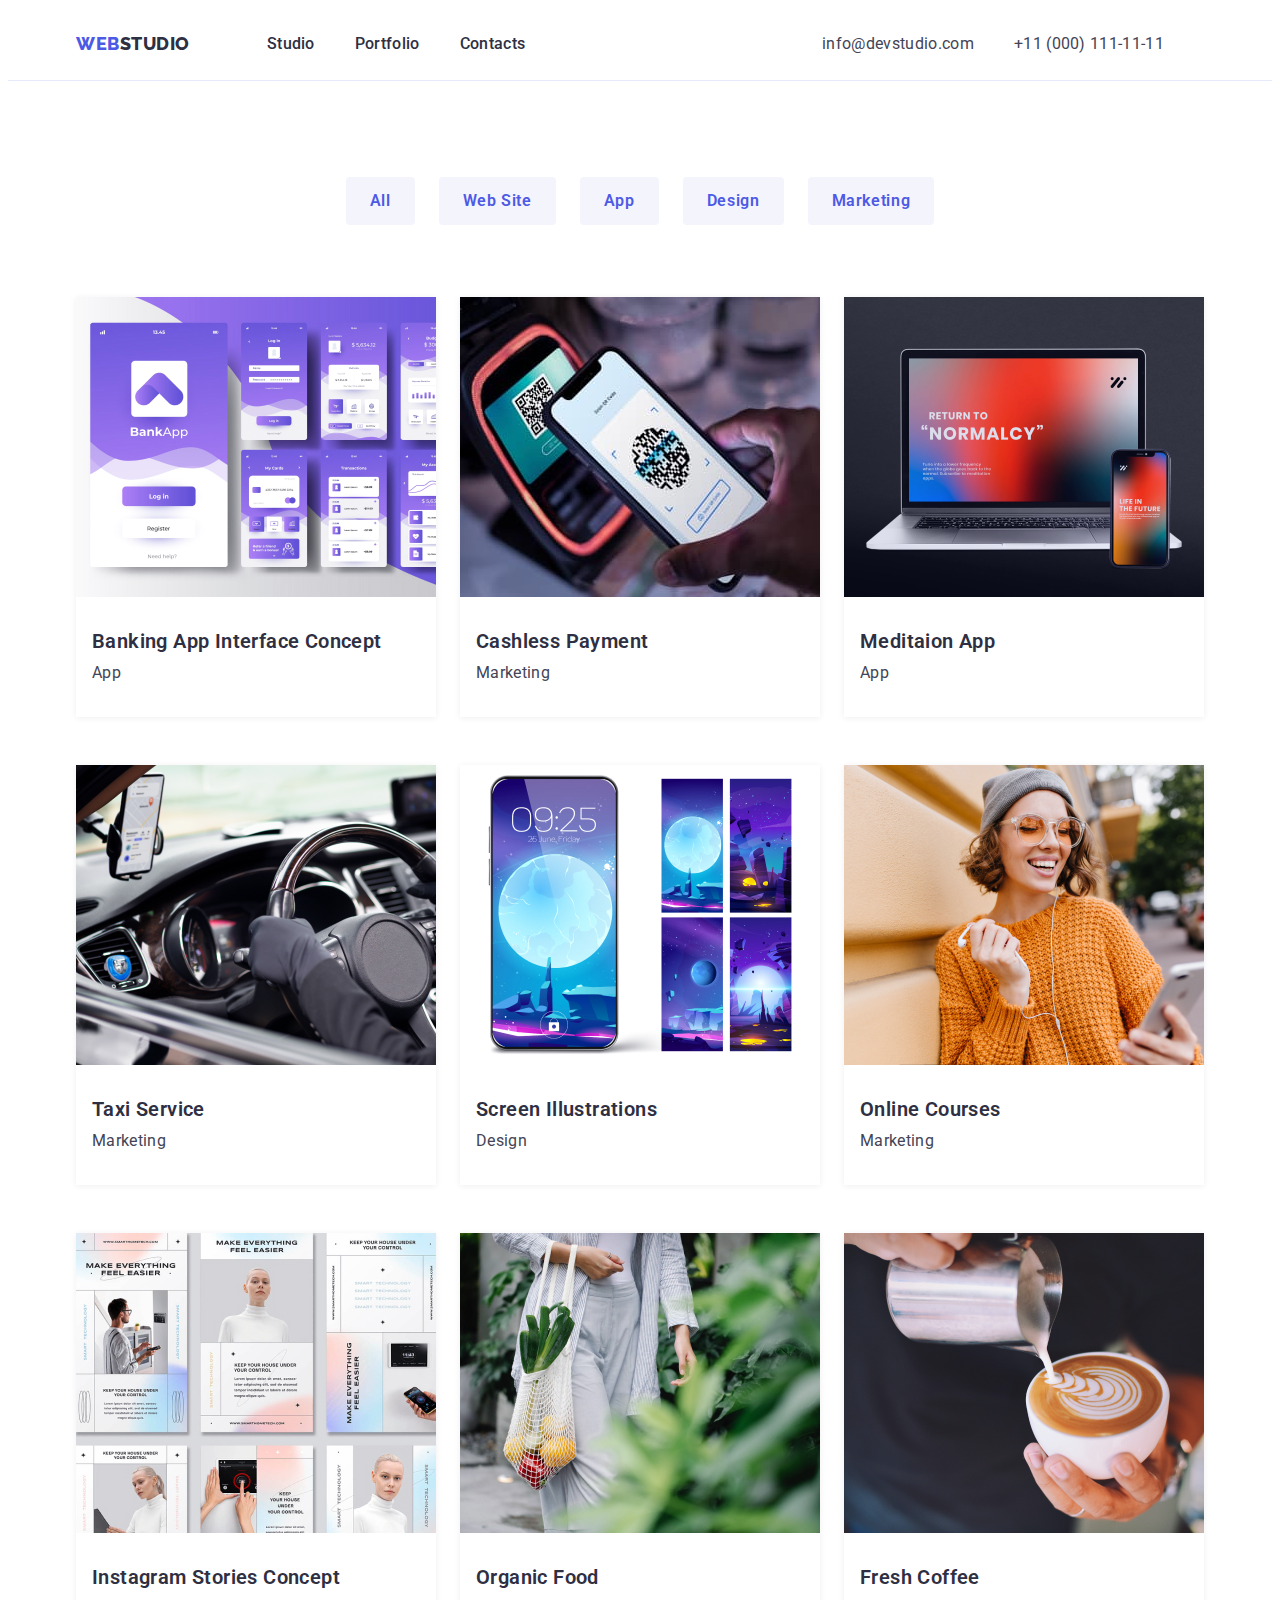
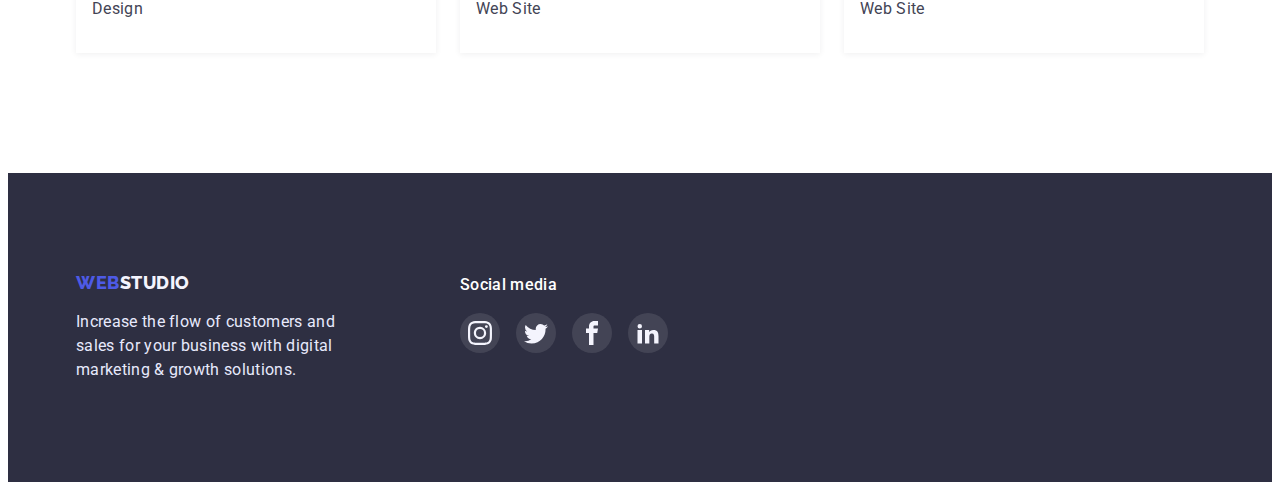
==== portfolio.html @ 92e65bb6 "Initial commit" ====
<!DOCTYPE html>
<html lang="en">
  <head>
    <meta charset="UTF-8" />
    <meta http-equiv="X-UA-Compatible" content="IE=edge" />
    <meta name="viewport" content="width=device-width, initial-scale=1.0" />
    <title>Document</title>

    <!-- __________FONT FAMELY___________ -->
    <link rel="preconnect" href="https://fonts.googleapis.com" />
    <link rel="preconnect" href="https://fonts.gstatic.com" crossorigin />
    <link
      href="https://fonts.googleapis.com/css2?family=Raleway:wght@700&family=Roboto:wght@400;500;700;900&display=swap"
      rel="stylesheet"
    />

    <!--__________MODERN-NORMALIZE__________  -->
    <link
      rel="stylesheet"
      href="https://cdnjs.cloudflare.com/ajax/libs/modern-normalize/1.1.0/modern-normalize.min.css"
      integrity="sha512-wpPYUAdjBVSE4KJnH1VR1HeZfpl1ub8YT/NKx4PuQ5NmX2tKuGu6U/JRp5y+Y8XG2tV+wKQpNHVUX03MfMFn9Q=="
      crossorigin="anonymous"
      referrerpolicy="no-referrer"
    />

    <!-- __________BASE STYLES__________ -->
    <link rel="stylesheet" href="./css/styles.css" />
  </head>
  <body>
    <!-- __________HEADER__________ -->
    <header class="header">
      <div class="container header-container">
        <nav class="nav">
          <a class="logo link" href="./">
            <span class="accent">WEB</span>STUDIO</a
          >
          <ul class="nav-list list">
            <li class="nav-item">
              <a class="nav-link link" href="./">Studio</a>
            </li>
            <li class="nav-item">
              <a class="nav-link link" href="./">Portfolio</a>
            </li>
            <li class="nav-item">
              <a class="nav-link link" href="./">Contacts</a>
            </li>
          </ul>
        </nav>

        <ul class="list list">
          <li class="item">
            <a class="contact-link link" href="mailto:info@devstudio.com"
              >info@devstudio.com</a
            >
          </li>
          <li class="item">
            <a class="phone-link link" href="tel:+11(000)1111111"
              >+11 (000) 111-11-11</a
            >
          </li>
        </ul>
      </div>
    </header>

    <!--___________MAIN___________-->
    <main>
      <!-- __________MAIN__________ -->
      <section class="main section">
        <div class="container">
          <h1 class="main-title-title visually-hidden">Portfolio</h1>
          <ul class="btn-list list">
            <li class="main-item">
              <button class="main-btn btn" type="button">All</button>
            </li>
            <li class="main-item">
              <button class="main-btn btn" type="button">Web Site</button>
            </li>
            <li class="main-item">
              <button class="main-btn btn" type="button">App</button>
            </li>
            <li class="main-item">
              <button class="main-btn btn" type="button">Design</button>
            </li>
            <li class="main-item">
              <button class="main-btn btn" type="button">Marketing</button>
            </li>
          </ul>

          <ul class="main-list list">
            <li class="main-item-item">
              <div class="card-thumb">
                <img
                  class="image"
                  src="./images/photo-8.jpg"
                  width="360"
                  alt="Banking App Interface Concept"
                />
              </div>
              <div class="card-content">
                <h2 class="main-title">Banking App Interface Concept</h2>
                <p class="main-description">App</p>
              </div>
            </li>

            <li class="main-item-item">
              <div class="card-thumb">
                <img
                  class="image"
                  src="./images/photo-9.jpg"
                  width="360"
                  alt="Cashless Payment"
                />
              </div>
              <div class="card-content">
                <h2 class="main-title">Cashless Payment</h2>
                <p class="main-description">Marketing</p>
              </div>
            </li>

            <li class="main-item-item">
              <div class="card-thumb">
                <img
                  class="image"
                  src="./images/photo-10.jpg"
                  width="360"
                  alt="Meditaion App"
                />
              </div>
              <div class="card-content">
                <h2 class="main-title">Meditaion App</h2>
                <p class="main-description">App</p>
              </div>
            </li>

            <li class="main-item-item">
              <div class="card-thumb">
                <img
                  class="image"
                  src="./images/photo-11.jpg"
                  width="360"
                  alt="Taxi Service"
                />
              </div>
              <div class="card-content">
                <h2 class="main-title">Taxi Service</h2>
                <p class="main-description">Marketing</p>
              </div>
            </li>

            <li class="main-item-item">
              <div class="card-thumb">
                <img
                  class="image"
                  src="./images/photo-12.jpg"
                  width="360"
                  alt="Screen Illustrations"
                />
              </div>
              <div class="card-content">
                <h2 class="main-title">Screen Illustrations</h2>
                <p class="main-description">Design</p>
              </div>
            </li>

            <li class="main-item-item">
              <div class="card-thumb">
                <img
                  class="image"
                  src="./images/photo-13.jpg"
                  width="360"
                  alt="Online Courses"
                />
              </div>
              <div class="card-content">
                <h2 class="main-title">Online Courses</h2>
                <p class="main-description">Marketing</p>
              </div>
            </li>

            <li class="main-item-item">
              <div class="card-thumb">
                <img
                  class="image"
                  src="./images/photo-14.jpg"
                  width="360"
                  alt="Instagram Stories Concept"
                />
              </div>
              <div class="card-content">
                <h2 class="main-title">Instagram Stories Concept</h2>
                <p class="main-description">Design</p>
              </div>
            </li>

            <li class="main-item-item">
              <div class="card-thumb">
                <img
                  class="image"
                  src="./images/photo-15.jpg"
                  width="360"
                  alt="Organic Food"
                />
              </div>
              <div class="card-content">
                <h2 class="main-title">Organic Food</h2>
                <p class="main-description">Web Site</p>
              </div>
            </li>

            <li class="main-item-item">
              <div class="card-thumb">
                <img
                  class="image"
                  src="./images/photo-16.jpg"
                  width="360"
                  alt="Fresh Coffee"
                />
              </div>
              <div class="card-content">
                <h2 class="main-title">Fresh Coffee</h2>
                <p class="main-description">Web Site</p>
              </div>
            </li>
          </ul>
        </div>
      </section>
    </main>

    <!-- __________FOOTER__________ -->
    <footer class="footer">
      <div class="container footer-icons">
        <div class="footer-icon">
          <a class="footer-logo link" href="./">
            <span class="accent">WEB</span
            ><span class="accent-accent">STUDIO</span></a
          >
          <p class="footer-description">
            Increase the flow of customers and sales for your business with
            digital marketing & growth solutions.
          </p>
        </div>

        <div class="footer-icon">
          <p class="footer-social-description">Social media</p>
          <ul class="footer-social-list list">
            <li class="footer-social-list-item">
              <a href="" class="footer-social-list-link">
                <svg class="footer-social-list-icon" width="24" height="24">
                  <use href="./images/sprite.svg#icon-instagram"></use>
                </svg>
              </a>
            </li>

            <li class="footer-social-list-item">
              <a href="" class="footer-social-list-link">
                <svg class="footer-social-list-icon" width="24" height="24">
                  <use href="./images/sprite.svg#icon-twitter"></use>
                </svg>
              </a>
            </li>

            <li class="footer-social-list-item">
              <a href="" class="footer-social-list-link">
                <svg class="footer-social-list-icon" width="24" height="24">
                  <use href="./images/sprite.svg#icon-facebook"></use>
                </svg>
              </a>
            </li>

            <li class="footer-social-list-item">
              <a href="" class="footer-social-list-link">
                <svg class="footer-social-list-icon" width="24" height="24">
                  <use href="./images/sprite.svg#icon-linkedin"></use>
                </svg>
              </a>
            </li>
          </ul>
        </div>
      </div>
    </footer>
  </body>
</html>
---- css/styles.css ----
:root {
	--primary-text-color:#2E2F42;
	--title-text-color:#434455;
	--accent-color:#4D5AE5;
	--bg-color-body:#FFFFFF;
	--bg-button-main: #404BBF;
	--color-button: black;
	--border-customers: #8E8F99;


	--footer:#F4F4FD;
	--footer-p:#E7E9FC;
}

*,
*::after,
*::before {
	box-sizing: border-box;
}

.section {
	padding: 120px 0;
}

.visually-hidden {
	position: absolute;
	width: 1px;
	height: 1px;
	margin: -1px;
	border: 0;
	padding: 0;

	white-space: nowrap;
	clip-path: inset(100%);
	clip: rect(0 0 0 0);
	overflow: hidden;
}

body {
	font-family: "Roboto", sans-serif;
	background-color: var(--bg-color-body);
	font-size: 16px;
}

h1,h2,h3,h4,h5,h6,p {
	margin: 0;
}

ul {
	margin-top: 0;
	margin-bottom: 0;
	padding-left: 0;
}

img {
	display: block;
	max-width: 100%;
	height: auto;
}

button {
	cursor: pointer;
}

/* __________ul__________ */
.list {
	list-style: none;
	color: var(--title-text-color);
}

/* __________a__________ */
.link {
	text-decoration: none;
}



/* __________HEADER__________ */
.header {
	padding-top: 24px;
	padding-bottom: 24px;
	border-bottom: 1px solid var(--footer-p);
}

.container {
	width: 1158px;
	margin-left: auto;
	margin-right: auto;
	padding-left: 15px;
	padding-right: 15px;
}

.header-container {
	display: flex;
	align-items: center;
}

.nav {
	display: flex;
	align-items: center;
}

.logo {
	font-family: 'Raleway';
	font-weight: 800;
	font-size: 18px;
	line-height: 1.33;
	letter-spacing: 0.03em;
	text-transform: uppercase;
	color: var(--primary-text-color);

	margin-right: 77px;
}

.accent {
	color: var(--accent-color);
}

.nav-list {
	display: flex;
	align-items: center;
}

.list a:hover,
.list a:focus {
	display: flex;
	margin-left: auto;
	color: var(--accent-color);
}

.list {
	display: flex;
	margin-left: auto;
}

.nav-item:not(:last-child) {
	margin-right: 40px;
}

.nav-link {
	font-weight: 500;
	line-height: 1.5;
	letter-spacing: 0.02em;
	color: var(--primary-text-color)
}

.item {
	margin-right: 40px;
}

.contact-link {
	line-height: 1.5;
	letter-spacing: 0.02em;
	color: var(--title-text-color);
}

.phone-link {
	line-height: 1.5;
	letter-spacing: 0.02em;
	color: var(--title-text-color);
}



/* __________HERO__________ */
.hero {
	background-color: var(--primary-text-color);
	padding-top: 188px;
	padding-bottom: 188px;
	text-align: center;

	width: 1440px;
	margin: 0 auto;
	background-image: linear-gradient(rgba(46, 47, 66, 0.7),
	rgba(46, 47, 66, 0.7)),
	url(../images/photo-17.jpg);
	background-repeat: no-repeat;
	background-position: center center;
	background-size: cover;
}

.hero-title {
	font-weight: 600;
	font-size: 56px;
	line-height: 1.07;
	letter-spacing: 0.02em;
	color: var(--bg-color-body);

	width: 500px;
	margin: 0 auto;
	margin-top: 0;
	margin-bottom: 48px;
}

.hero-btn {
	font-weight: 600;
	line-height: 1.18px;
	display: inline-block;
	letter-spacing: 0.04em;
	
	background: var(--accent-color);
	box-shadow: 0px 4px 4px rgba(0, 0, 0, 0.15);
	border-radius: 4px;

	border: none;
	width: 170px;
	height: 51px;
}

.btn {
		color: var(--bg-color-body);
}



/* __________SECTION EXAMPLES__________*/
.examples {
	padding-bottom: 0;
}

.examples-title {
	font-weight: 600;
	font-size: 20px;
	line-height: 1.2;
	letter-spacing: 0.02em;
	color: var(--primary-text-color);

	margin-top: 0;
	margin-bottom: 8px;
}

.examples-list {
	padding: 0;
	margin: 0;
	display: flex;
	gap: 24px;
}

.examples-description {
	line-height: 1.5;
	letter-spacing: 0.02em;
	color:var(--title-text-color);

	width: 264px;
	margin-top: 0;
	margin-bottom: 0;
}

.icons {
	display: flex;
	justify-content: center;
	align-items: center;
	height: 112px;
	margin: auto;
	margin-bottom: 8px;
	background-color: var(--footer);
	border-radius: 4px;
}

.icons-list-icon {
	width: 64px;
	height: 64px;
}



/* __________SECTON 1__________ */
.section-item {
	border: 1px solid var(--footer-p);
}



/* __________SECTION 2__________ */
.section-team {
	background-color: var(--footer);
}

.section-title {
	font-weight: 600;
	font-size: 36px;
	line-height: 1.11;
	text-align: center;
	letter-spacing: 0.02em;
	text-transform: capitalize;
	color: var(--primary-text-color);

	margin-bottom: 72px;
	margin-top: 0;
}

.section-list {
	gap: 24px;
}

.section-item-team {
	text-align: center;
	background: var(--bg-color-body);
	box-shadow: 0px 1px 6px rgba(46, 47, 66, 0.08),
	0px 1px 1px rgba(46, 47, 66, 0.16),
	0px 2px 1px rgba(46, 47, 66, 0.08);
	border-radius: 0px 0px 4px 4px;
}

.card-content {
	padding: 32px 16px;
}

.team-name {
	font-weight: 600;
	font-size: 20px;
	line-height: 1.2;
	letter-spacing: 0.02em;
	color: var(--primary-text-color);

	margin-top: 0;
	margin-bottom: 8px;
}

.team-position {
	line-height: 1.5;
	letter-spacing: 0.02em;
	color:var(--title-text-color);

	margin-top: 0;
	margin-bottom: 8px;
}

.social-list {
	display: flex;
	justify-content: center;
	gap: 24px;
}

.social-list-link {
	display: flex;
	justify-content: center;
	align-items: center;
	background-color: var(--accent-color);

	width: 40px;
	height: 40px;
	border-radius: 50%;
}

.social-list-link:hover,
.social-list-link:focus {
	background-color: var(--bg-button-main);
}

.social-list-icon {
	fill:var(--footer);
}



/*__________SECTION CUSTOMERS__________*/
.section-customers {
	padding-top: 130px;
	padding-bottom: 120px;
}

.section-customers-title {
	font-size: 36px;
	line-height: 1.11;
	text-align: center;
	letter-spacing: 0.02em;
	text-transform: capitalize;
	color:var(--primary-text-color);

	margin-bottom: 72px;
}

.section-customers-list {
	display: flex;
	justify-content: center;
	align-items: center;
	gap: 24px;
}

.section-customers-item {
	width: 168px;
}

.section-customers-link {
	display: flex;
	justify-content: center;
	align-items: center;
	height: 88px;

	color: #8e8f99;
	border: 1px solid #8E8F99;
	border-radius: 4px;

	transition: border-color: var(--bg-button-main);

}

.section-customers-icons-list {
	fill:currentColor;
}

.section-customers-link:hover,
.section-customers-link:focus {
	color: var(--bg-button-main);
	border-color: var(--bg-button-main);
	
}



/* __________FOOTER__________ */
.footer {
	background-color:var(--primary-text-color);
	padding-top: 100px;
	padding-bottom: 100px;
}

.footer-icons {
	display: flex;
}

.footer-icon {
	margin-right: 120px;
}

.footer-logo {
	font-family: 'Raleway';
	font-weight: 800;
	font-size: 18px;
	line-height: 1.16;
	letter-spacing: 0.03em;
	text-transform: uppercase;
	color: var(--accent-color);
}

.accent-accent {
	color: var(--footer);
}

.footer-description {
	line-height: 1.5;
	letter-spacing: 0.02em;
	color: var(--footer-p);

	width: 264px;
	margin-top: 16px;
}

.footer-social-description {
	font-family: 'Roboto';
	font-style: normal;
	font-weight: 500;
	font-size: 16px;
	line-height: 1.5;
	letter-spacing: 0.02em;
	color:var(--bg-color-body);


	
	margin-bottom: 16px;
}

.footer-social-list-link {
	fill:var(--bg-color-body);
}

.footer-social-list {
	display: flex;
	justify-content: left;
	gap: 16px;
}

.footer-social-list-link {
	display: flex;
	justify-content: center;
	align-items: center;
	width: 40px;
	height: 40px;
	border-radius: 50%;
	background-color:rgba(255, 255, 255, 0.1);
}

.footer-social-list-link:hover,
.footer-social-list-link:focus {
	background-color: #31D0AA;
}

.footer-social-list-icon {
	fill: #f4f4fd;
}



/* __________MAIN__________ */
.main {
	padding-top: 96px;
}

.btn-list {
	display: flex;
	justify-content: center;
	gap: 24px;
	margin-bottom: 72px;
}

.list button:hover,
.list button:focus {
	color: var(--bg-color-body);
}

.main-list {
	flex-wrap: wrap;
	column-gap: 24px;
	row-gap: 48px;
}

.main-item-item {
	display: block;
	flex-basis: calc((100% - 48px) / 3);
	
	box-shadow: 0px 1px 6px rgba(46, 47, 66, 0.08);
}

.main-item-item:hover,
.main-item-item:focus {
	box-shadow: 0px 1px 6px rgba(46, 47, 66, 0.08), 
	0px 1px 1px rgba(46, 47, 66, 0.16),
	0px 2px 1px rgba(46, 47, 66, 0.08);
}

.main-btn {
	display: inline-block;
	font-family: 'Roboto';
	font-weight: 600;
	font-size: 16px;
	line-height: 1.5;
	text-align: center;
	letter-spacing: 0.04em;
	background-color: #f4f4fd;
	color:var(--accent-color);

	border: 1px solid #e7e9fc;
	border-radius: 4px;
	border: none;

	cursor: pointer;
	
	
	padding: 12px 24px;
}

.btn:hover,
.btn:focus {
	background-color: var(--bg-button-main);
	color: var(--bg-color-body);
	border-color: transparent;
	box-shadow: 0px 3px 1px rgba(0, 0, 0, 0.1),
	0px 2px 1px rgba(0, 0, 0, 0.08),
	0px 2px 2px rgba(0, 0, 0, 0.12);
}

.main-link {
	font-weight: 600;
	line-height: 1.5;
	text-align: center;
	letter-spacing: 0.04em;
	color:var(--accent-color);
}

.main-title {
	font-weight: 600;
	font-size: 20px;
	line-height: 1.2;
	letter-spacing: 0.02em;
	color: var(--primary-text-color);
	
	margin-top: 0px;
	margin-bottom: 8px;
}

.main-description {
	line-height: 1.5;
	letter-spacing: 0.02em;
	color: var(--title-text-color);
	
	margin-top: 0;
	margin-bottom: 0;
}
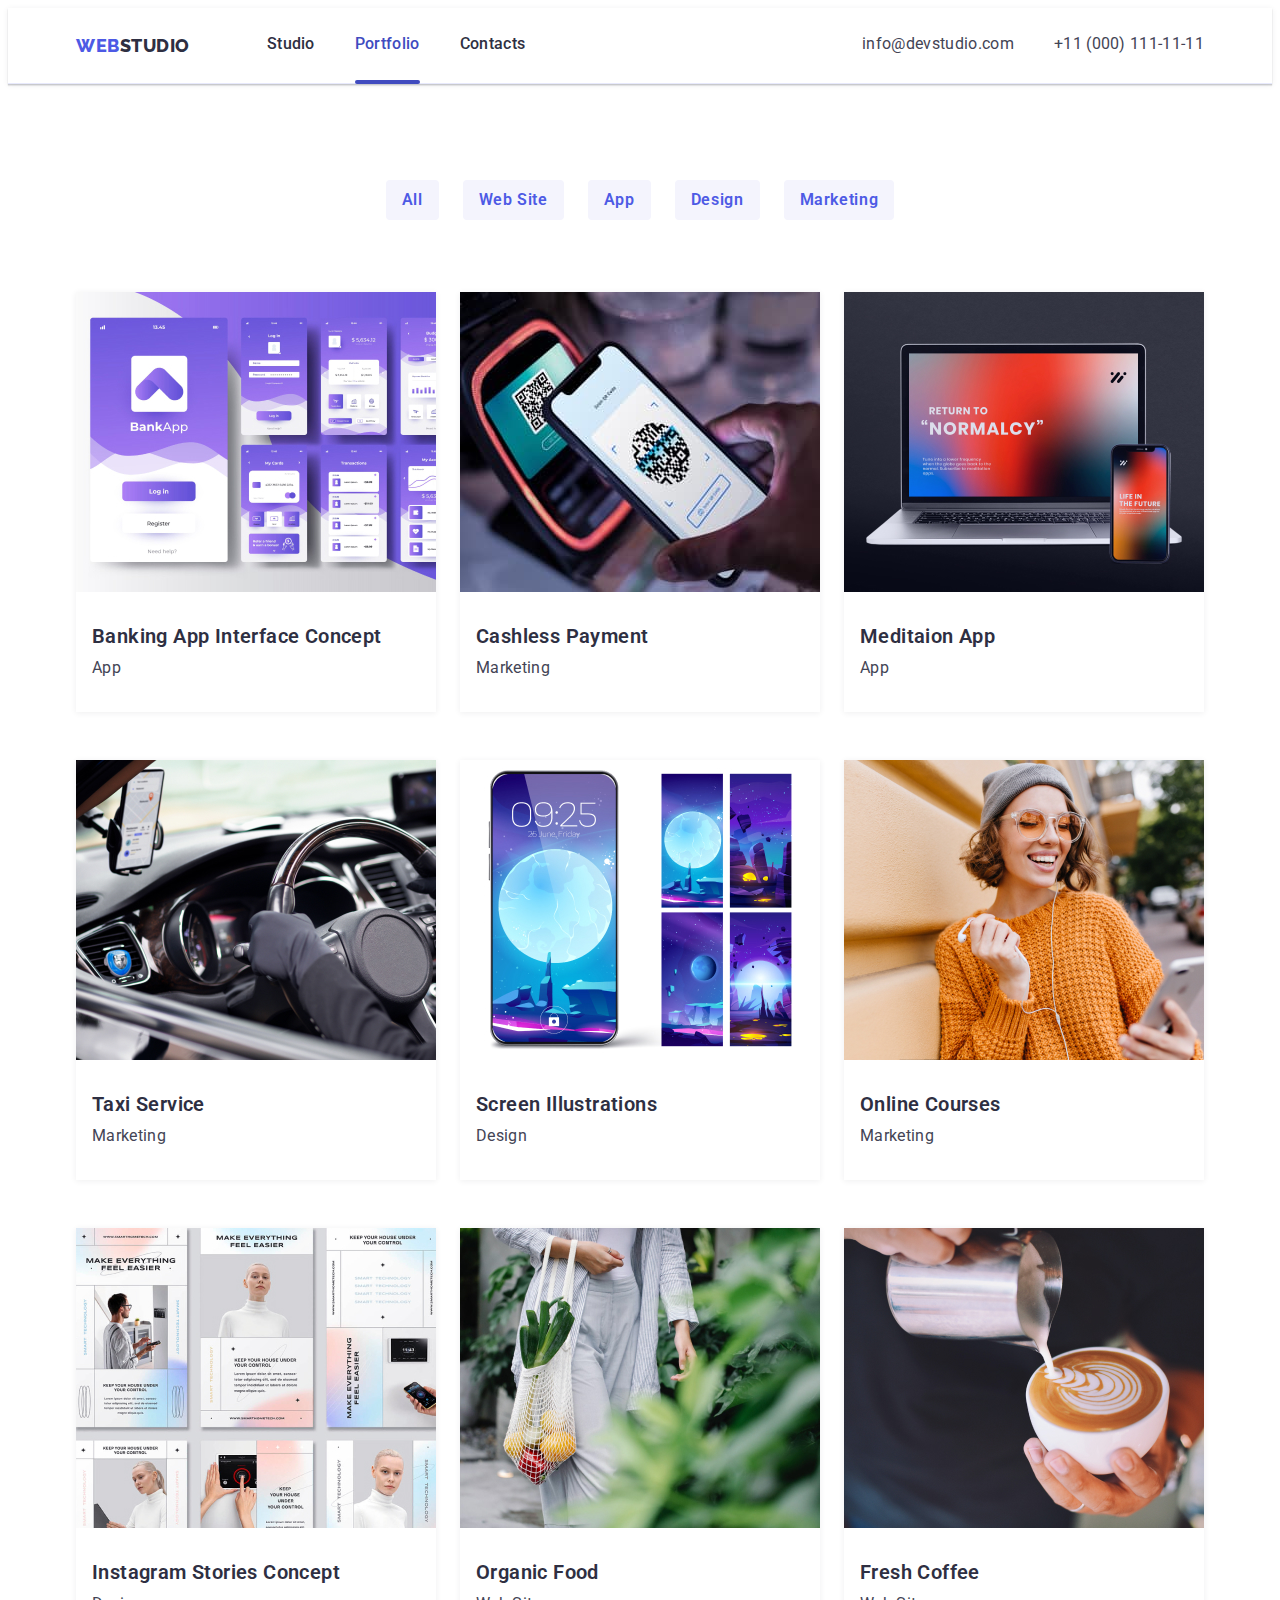
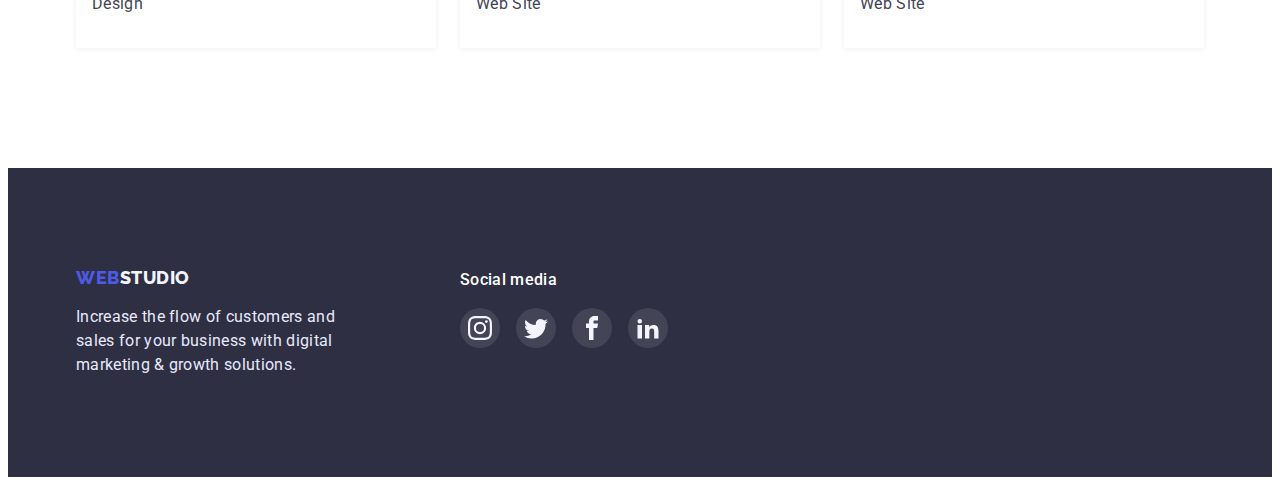
==== commit 5a0fd2b6: "add icons" ====
--- a/portfolio.html
+++ b/portfolio.html
@@ -39,7 +39,7 @@
               <a class="nav-link link" href="./">Studio</a>
             </li>
             <li class="nav-item">
-              <a class="nav-link link" href="./">Portfolio</a>
+              <a class="nav-link current link" href="./">Portfolio</a>
             </li>
             <li class="nav-item">
               <a class="nav-link link" href="./">Contacts</a>
--- a/css/styles.css
+++ b/css/styles.css
@@ -7,6 +7,9 @@
 	--color-button: black;
 	--border-customers: #8E8F99;
 
+	--primary-margin-btn-item: 24px;
+
+	--transition-color: 250ms cubic-bezier(0.4, 0, 0.2, 1);
 
 	--footer:#F4F4FD;
 	--footer-p:#E7E9FC;
@@ -62,32 +65,40 @@
 	cursor: pointer;
 }
 
+address {
+	font-style: normal;
+}
+
 /* __________ul__________ */
 .list {
 	list-style: none;
+	padding-left: 0;
+	margin: 0;
+
 	color: var(--title-text-color);
 }
 
 /* __________a__________ */
 .link {
 	text-decoration: none;
+	color: inherit;
 }
 
 
 
 /* __________HEADER__________ */
 .header {
-	padding-top: 24px;
-	padding-bottom: 24px;
 	border-bottom: 1px solid var(--footer-p);
+
+	box-shadow: 0px 2px 1px rgba(46, 47, 66, 0.08), 
+	0px 1px 1px rgba(46, 47, 66, 0.16), 
+	0px 1px 6px rgba(46, 47, 66, 0.08);
 }
 
 .container {
 	width: 1158px;
-	margin-left: auto;
-	margin-right: auto;
-	padding-left: 15px;
-	padding-right: 15px;
+	padding: 0 15px;
+	margin: 0 auto;
 }
 
 .header-container {
@@ -133,31 +144,67 @@
 	margin-left: auto;
 }
 
-.nav-item:not(:last-child) {
+.nav-list > .nav-item:not(:last-child) {
 	margin-right: 40px;
 }
 
 .nav-link {
+	display: block;
+	padding: 24px 0 27px;
+	position: relative;
+
 	font-weight: 500;
 	line-height: 1.5;
 	letter-spacing: 0.02em;
-	color: var(--primary-text-color)
-}
-
-.item {
+	color: var(--primary-text-color);
+
+	transition: color var(--transition-color); 
+}
+
+.nav-link.current {
+	color: var(--bg-button-main);
+}
+
+.nav-link.current:after {
+	content: '';
+	display: block;
+	position: absolute;
+	left: 0;
+	bottom: -1px;
+	height: 4px;
+	width: 100%;
+
+	background-color: var(--bg-button-main);
+	border-radius: 2px;
+}
+
+.list > .item:not(:last-child) {
 	margin-right: 40px;
 }
 
 .contact-link {
+	display: block;
+	padding: 24px 0 27px;
+
 	line-height: 1.5;
 	letter-spacing: 0.02em;
 	color: var(--title-text-color);
+
+	transition: color var(--transition-color);
 }
 
 .phone-link {
 	line-height: 1.5;
 	letter-spacing: 0.02em;
 	color: var(--title-text-color);
+
+	display: block;
+	padding: 24px 0 27px;
+}
+
+.contact-link:hover,
+.contact-link:focus {
+	color: var(--accent-color);
 }
 
 
@@ -392,8 +439,8 @@
 	border: 1px solid #8E8F99;
 	border-radius: 4px;
 
-	transition: border-color: var(--bg-button-main);
-
+	transition: border-color var(--bg-button-main),
+	color var(--bg-button-main);
 }
 
 .section-customers-icons-list {
@@ -500,7 +547,6 @@
 .btn-list {
 	display: flex;
 	justify-content: center;
-	gap: 24px;
 	margin-bottom: 72px;
 }
 
@@ -543,11 +589,18 @@
 	border: 1px solid #e7e9fc;
 	border-radius: 4px;
 	border: none;
-
 	cursor: pointer;
+
+	padding: 8px 16px;
 	
-	
-	padding: 12px 24px;
+	transition: background-color var(--transition-color),
+	color var(--transition-color),
+	border-color var(--transition-color),
+	box-shadow var(--transition-color);
+}
+
+.btn-list .main-item:not(:last-child) {
+	margin-right: var(--primary-margin-btn-item);
 }
 
 .btn:hover,
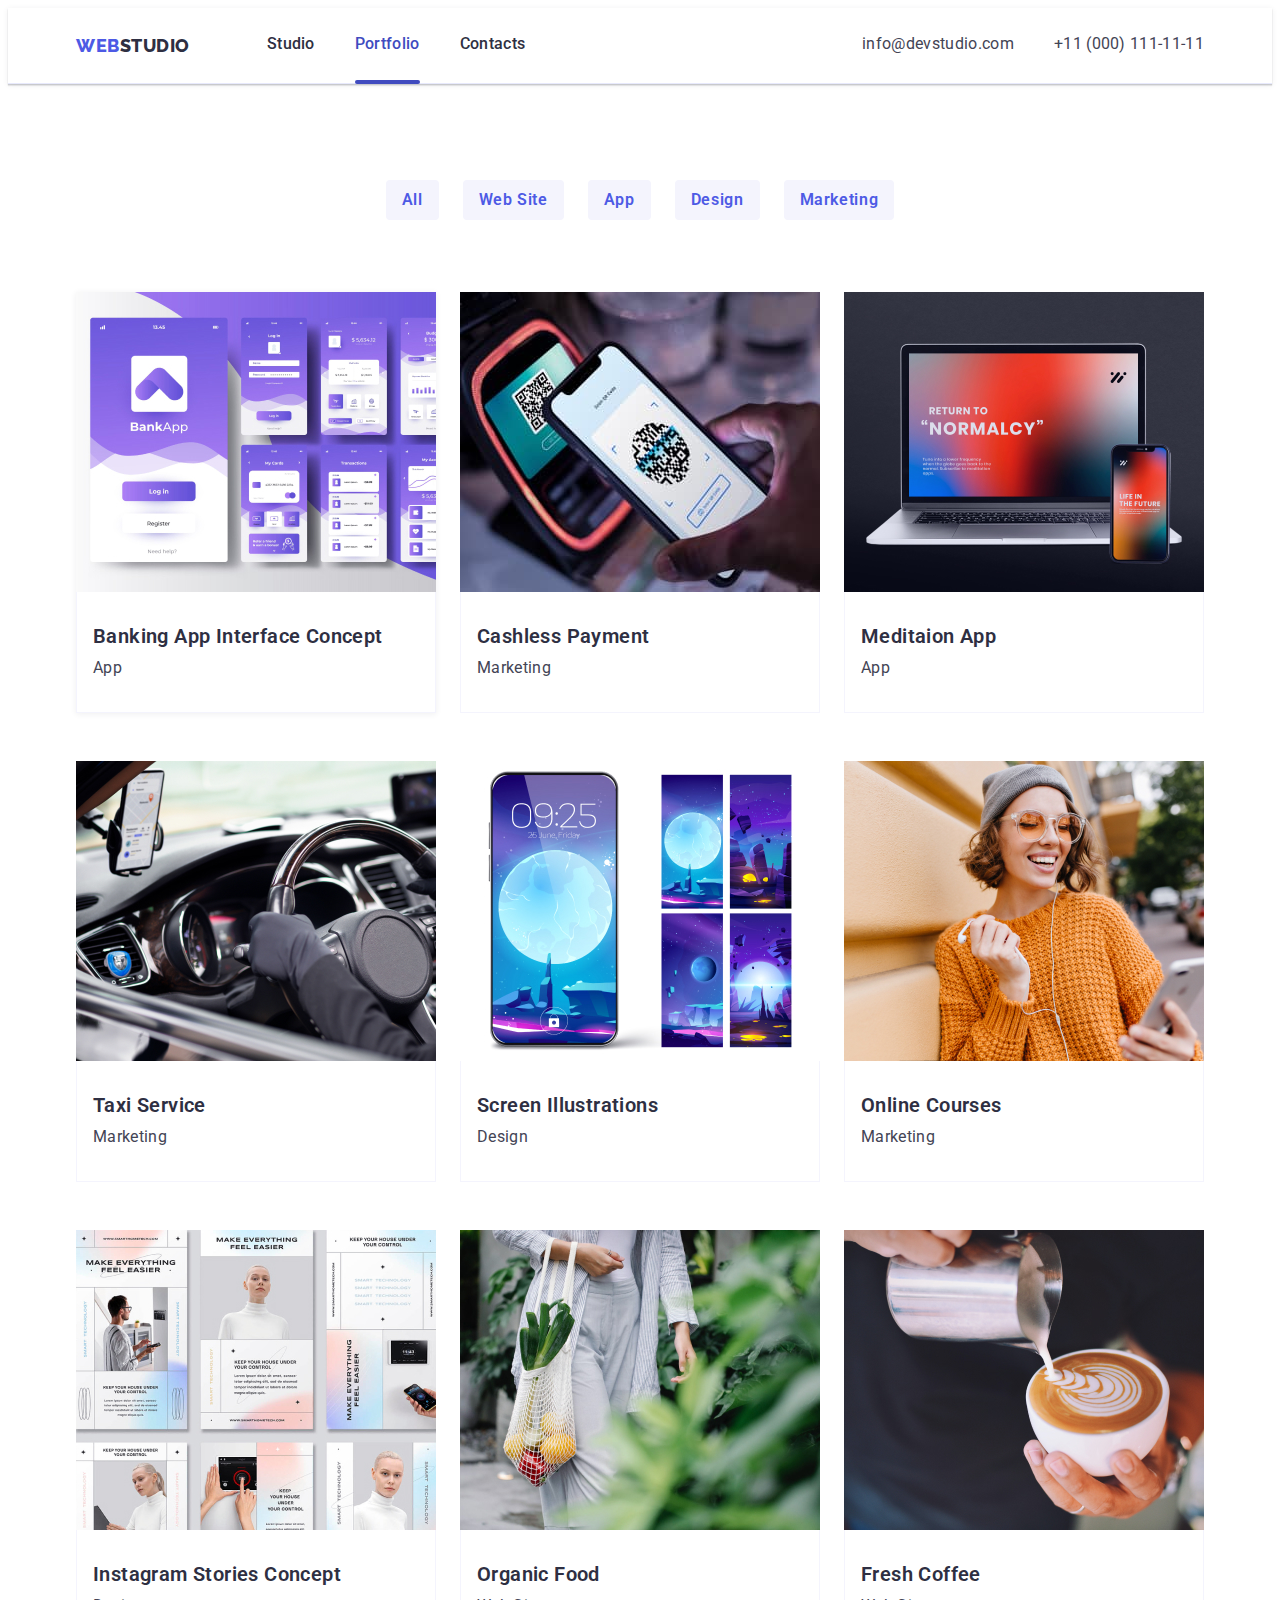
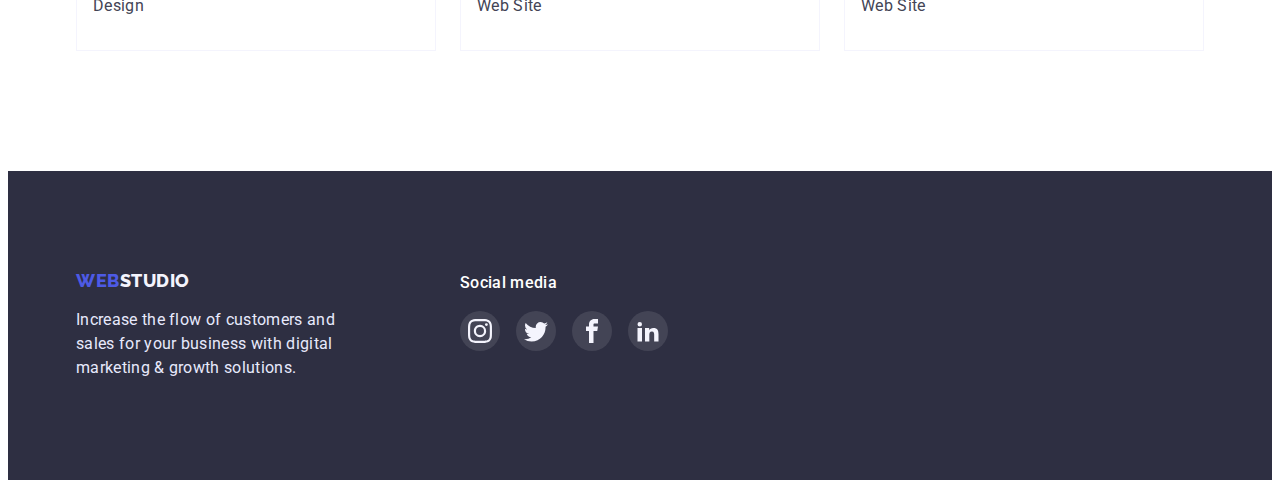
==== commit f1263e96: "add close" ====
--- a/portfolio.html
+++ b/portfolio.html
@@ -4,7 +4,8 @@
     <meta charset="UTF-8" />
     <meta http-equiv="X-UA-Compatible" content="IE=edge" />
     <meta name="viewport" content="width=device-width, initial-scale=1.0" />
-    <title>Document</title>
+
+    <title>Portfolio</title>
 
     <!-- __________FONT FAMELY___________ -->
     <link rel="preconnect" href="https://fonts.googleapis.com" />
@@ -88,18 +89,26 @@
 
           <ul class="main-list list">
             <li class="main-item-item">
-              <div class="card-thumb">
-                <img
-                  class="image"
-                  src="./images/photo-8.jpg"
-                  width="360"
-                  alt="Banking App Interface Concept"
-                />
-              </div>
-              <div class="card-content">
-                <h2 class="main-title">Banking App Interface Concept</h2>
-                <p class="main-description">App</p>
-              </div>
+              <a href="#" class="portfolio-link link">
+                <div class="card-thumb">
+                  <img
+                    class="image"
+                    src="./images/photo-8.jpg"
+                    width="360"
+                    height="300"
+                    alt="Banking App Interface Concept"
+                  />
+                  <p class="overlay">
+                    14 Stylish and User-Friendly App Design Concepts · Task
+                    Manager App · Calorie Tracker App · Exotic Fruit Ecommerce
+                    App · Cloud Storage App
+                  </p>
+                </div>
+                <div class="card-content">
+                  <h2 class="main-title">Banking App Interface Concept</h2>
+                  <p class="main-description">App</p>
+                </div>
+              </a>
             </li>
 
             <li class="main-item-item">
--- a/css/styles.css
+++ b/css/styles.css
@@ -13,6 +13,8 @@
 
 	--footer:#F4F4FD;
 	--footer-p:#E7E9FC;
+
+	--modal-idx: 999;
 }
 
 *,
@@ -45,8 +47,15 @@
 	font-size: 16px;
 }
 
-h1,h2,h3,h4,h5,h6,p {
-	margin: 0;
+h1,
+h2,
+h3,
+h4,
+h5,
+h6,
+p {
+	margin-top: 0;
+	margin-bottom: 0;
 }
 
 ul {
@@ -456,6 +465,159 @@
 
 
 
+/* __________MAIN__________ */
+.main {
+	padding-top: 96px;
+}
+
+.btn-list {
+	display: flex;
+	justify-content: center;
+	margin-bottom: 72px;
+}
+
+.list button:hover,
+.list button:focus {
+	color: var(--bg-color-body);
+}
+
+.main-list {
+	display: flex;
+	flex-wrap: wrap;
+
+	margin-left: calc(-1 * var(--primary-margin-btn-item));
+	margin-top: calc(-2 * var(--primary-margin-btn-item));
+}
+
+.main-list > .main-item-item {
+	flex-basis: calc(100% / 3 - var(--primary-margin-btn-item));
+	margin-left: var(--primary-margin-btn-item);
+	margin-top: calc(2 * var(--primary-margin-btn-item));
+}
+
+.overlay {
+	position: absolute;
+	left: 0;
+	top: 0;
+	width: 100%;
+	height: 100%;
+	padding: 40px 32px;
+	overflow: auto;
+	transform: translate(0, 100%);
+
+	line-height: 1.5;
+	letter-spacing: 0.02em;
+
+	background-color: var(--accent-color);
+	color: #f4f4fd;
+
+	transition: transform var(--transition-color);
+}
+
+.main-item-item:hover,
+.main-item-item:focus {
+	box-shadow: 0px 1px 6px rgba(46, 47, 66, 0.08),
+		0px 1px 1px rgba(46, 47, 66, 0.16),
+		0px 2px 1px rgba(46, 47, 66, 0.08);
+}
+
+.card-thumb {
+	position: relative;
+	overflow: hidden;
+}
+
+.main-btn {
+	display: inline-block;
+	font-family: 'Roboto';
+	font-weight: 600;
+	font-size: 16px;
+	line-height: 1.5;
+	text-align: center;
+	letter-spacing: 0.04em;
+	background-color: #f4f4fd;
+	color: var(--accent-color);
+
+	border: 1px solid #e7e9fc;
+	border-radius: 4px;
+	border: none;
+	cursor: pointer;
+
+	padding: 8px 16px;
+
+	transition: background-color var(--transition-color),
+		color var(--transition-color),
+		border-color var(--transition-color),
+		box-shadow var(--transition-color);
+}
+
+.portfolio-link {
+	display: block;
+	box-shadow: 0px 1px 6px rgba(46, 47, 66, 0.08);
+
+	transition: box-shadow var(--transition-color);
+}
+
+.portfolio-link:hover,
+.portfolio-link:focus {
+	box-shadow: 0px 1px 6px rgba(46, 47, 66, 0.08), 
+	0px 1px 1px rgba(46, 47, 66, 0.16), 
+	0px 2px 1px rgba(46, 47, 66, 0.08);
+}
+
+.portfolio-link:hover .overlay,
+.portfolio-link:focus .overlay {
+	transform: translate(0, 0);
+}
+
+.btn-list .main-item:not(:last-child) {
+	margin-right: var(--primary-margin-btn-item);
+}
+
+.card-content {
+	padding: 32px 0 32px 16px;
+	border: 0.5px solid #f4f4fd;
+	border-top: none;
+}
+
+.btn:hover,
+.btn:focus {
+	background-color: var(--bg-button-main);
+	color: var(--bg-color-body);
+	border-color: transparent;
+	box-shadow: 0px 3px 1px rgba(0, 0, 0, 0.1),
+		0px 2px 1px rgba(0, 0, 0, 0.08),
+		0px 2px 2px rgba(0, 0, 0, 0.12);
+}
+
+.main-link {
+	font-weight: 600;
+	line-height: 1.5;
+	text-align: center;
+	letter-spacing: 0.04em;
+	color: var(--accent-color);
+}
+
+.main-title {
+	font-weight: 600;
+	font-size: 20px;
+	line-height: 1.2;
+	letter-spacing: 0.02em;
+	color: var(--primary-text-color);
+
+	margin-bottom: 8px;
+}
+
+.main-description {
+	line-height: 1.5;
+	letter-spacing: 0.02em;
+	color: var(--title-text-color);
+
+	/* margin-top: 0;
+	margin-bottom: 0; */
+}
+
+
+
 /* __________FOOTER__________ */
 .footer {
 	background-color:var(--primary-text-color);
@@ -539,107 +701,87 @@
 
 
 
-/* __________MAIN__________ */
-.main {
-	padding-top: 96px;
-}
-
-.btn-list {
+/* __________BACKDROP AND MODAL STYLES__________ */
+
+.backdrop {
+	position: fixed;
+	top: 0;
+	left: 0;
+	z-index: var(--modal-idx);
+	width: 100%;
+	height: 100%;
+
+	background-color: rgba(46, 47, 66, 0.4);
+	opacity: 1;
+	visibility: visible;
+
+	transition: opacity var(--transition-color), 
+	visibility var(--transition-color);
+}
+
+.backdrop.is-hidden {
+	visibility: hidden;
+	opacity: 0;
+	pointer-events: none;
+}
+
+.modal {
+	position: absolute;
+	top: 50%;
+	left: 50%;
+	transform: translate(-50%, -50%);
+
+	width: 408px;
+	min-height: 576px;
+
+	background-color: #fcfcfc;
+	box-shadow: 0px 1px 1px rgba(0, 0, 0, 0.14), 0px 1px 3px rgba(0, 0, 0, 0.12), 0px 2px 1px rgba(0, 0, 0, 0.2);
+	border-radius: 4px;
+
+	transition: opacity var(--transition-color) 50ms, transform var(--transition-color) 50ms;
+}
+
+.backdrop.is-hidden .modal {
+	transform: translate(-50%, -70%);
+	opacity: 0;
+}
+
+.modal-btn {
+	position: absolute;
+	top: 24px;
+	right: 24px;
+
+	width: 24px;
+	height: 24px;
+
 	display: flex;
 	justify-content: center;
-	margin-bottom: 72px;
-}
-
-.list button:hover,
-.list button:focus {
-	color: var(--bg-color-body);
-}
-
-.main-list {
-	flex-wrap: wrap;
-	column-gap: 24px;
-	row-gap: 48px;
-}
-
-.main-item-item {
-	display: block;
-	flex-basis: calc((100% - 48px) / 3);
-	
-	box-shadow: 0px 1px 6px rgba(46, 47, 66, 0.08);
-}
-
-.main-item-item:hover,
-.main-item-item:focus {
-	box-shadow: 0px 1px 6px rgba(46, 47, 66, 0.08), 
-	0px 1px 1px rgba(46, 47, 66, 0.16),
-	0px 2px 1px rgba(46, 47, 66, 0.08);
-}
-
-.main-btn {
-	display: inline-block;
-	font-family: 'Roboto';
-	font-weight: 600;
-	font-size: 16px;
-	line-height: 1.5;
-	text-align: center;
-	letter-spacing: 0.04em;
-	background-color: #f4f4fd;
-	color:var(--accent-color);
-
-	border: 1px solid #e7e9fc;
-	border-radius: 4px;
-	border: none;
+	align-items: center;
+
+	background-color: #e7e9fc;
+	border: 1px solid rgba(0, 0, 0, 0.1);
+	border-radius: 50%;
+
 	cursor: pointer;
 
-	padding: 8px 16px;
-	
-	transition: background-color var(--transition-color),
-	color var(--transition-color),
-	border-color var(--transition-color),
-	box-shadow var(--transition-color);
-}
-
-.btn-list .main-item:not(:last-child) {
-	margin-right: var(--primary-margin-btn-item);
-}
-
-.btn:hover,
-.btn:focus {
+	transition: background-color var(--transition-color), 
+	color var(--transition-color), 
+	border-color var(--transition-color);
+}
+
+.modal-btn:hover,
+.modal-btn:focus {
 	background-color: var(--bg-button-main);
 	color: var(--bg-color-body);
 	border-color: transparent;
-	box-shadow: 0px 3px 1px rgba(0, 0, 0, 0.1),
-	0px 2px 1px rgba(0, 0, 0, 0.08),
-	0px 2px 2px rgba(0, 0, 0, 0.12);
-}
-
-.main-link {
-	font-weight: 600;
-	line-height: 1.5;
-	text-align: center;
-	letter-spacing: 0.04em;
-	color:var(--accent-color);
-}
-
-.main-title {
-	font-weight: 600;
-	font-size: 20px;
-	line-height: 1.2;
-	letter-spacing: 0.02em;
-	color: var(--primary-text-color);
-	
-	margin-top: 0px;
-	margin-bottom: 8px;
-}
-
-.main-description {
-	line-height: 1.5;
-	letter-spacing: 0.02em;
-	color: var(--title-text-color);
-	
-	margin-top: 0;
-	margin-bottom: 0;
-}
-
-
-
+}
+
+.modal-icon {
+	fill: currentColor;
+}
+
+
+
+
+
+
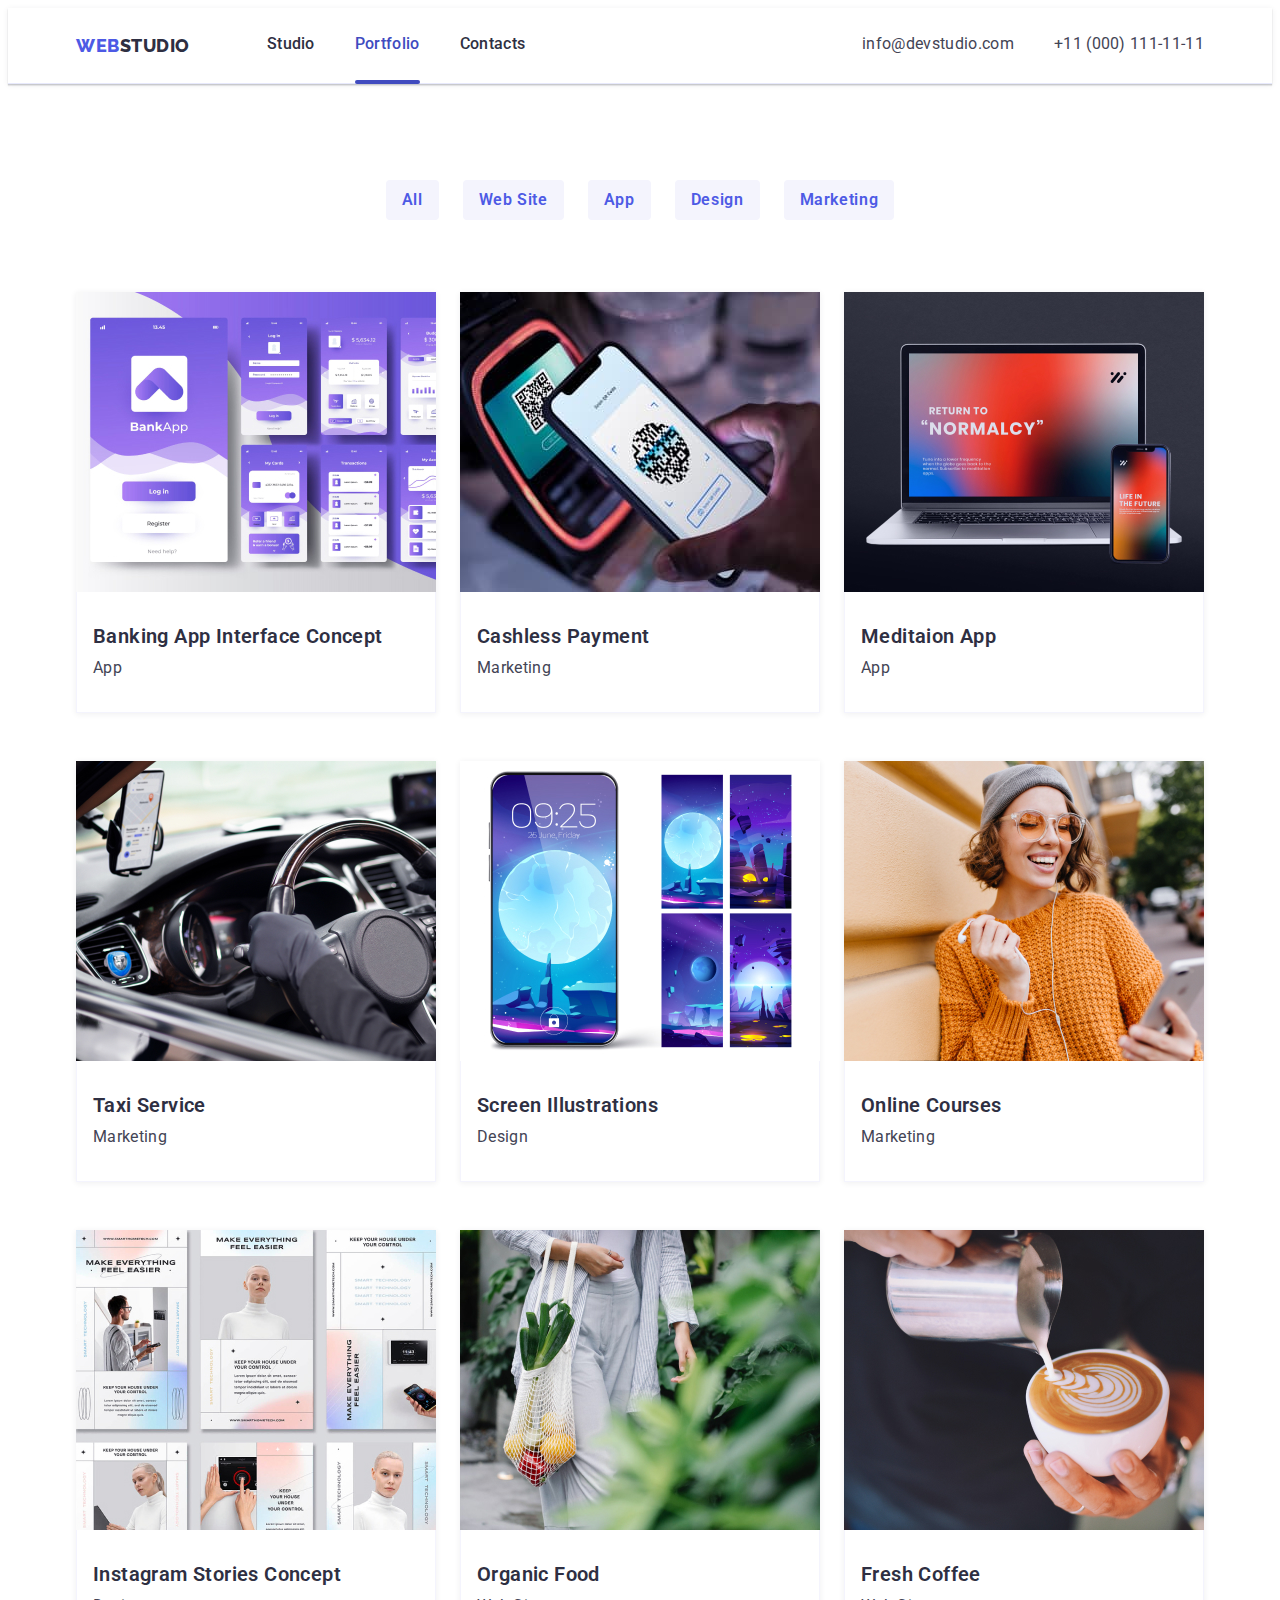
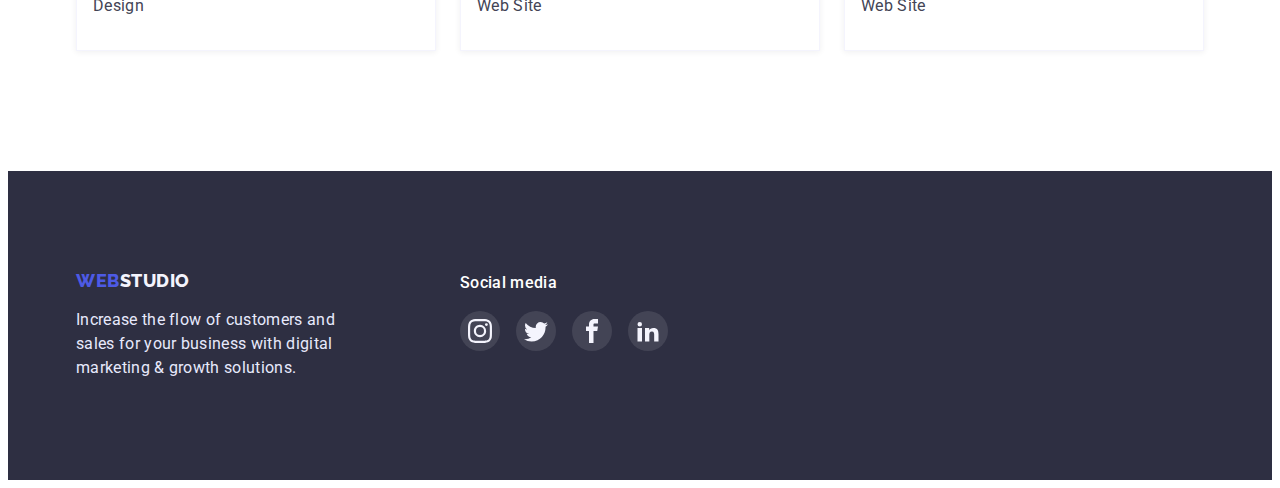
==== commit 3c40d73f: "add modal" ====
--- a/portfolio.html
+++ b/portfolio.html
@@ -10,10 +10,7 @@
     <!-- __________FONT FAMELY___________ -->
     <link rel="preconnect" href="https://fonts.googleapis.com" />
     <link rel="preconnect" href="https://fonts.gstatic.com" crossorigin />
-    <link
-      href="https://fonts.googleapis.com/css2?family=Raleway:wght@700&family=Roboto:wght@400;500;700;900&display=swap"
-      rel="stylesheet"
-    />
+    <link href="https://fonts.googleapis.com/css2?family=Raleway:wght@700&family=Roboto:wght@400;500;700;900&display=swap" rel="stylesheet" />
 
     <!--__________MODERN-NORMALIZE__________  -->
     <link
@@ -32,9 +29,7 @@
     <header class="header">
       <div class="container header-container">
         <nav class="nav">
-          <a class="logo link" href="./">
-            <span class="accent">WEB</span>STUDIO</a
-          >
+          <a class="logo link" href="./"> <span class="accent">WEB</span>STUDIO</a>
           <ul class="nav-list list">
             <li class="nav-item">
               <a class="nav-link link" href="./">Studio</a>
@@ -50,14 +45,10 @@
 
         <ul class="list list">
           <li class="item">
-            <a class="contact-link link" href="mailto:info@devstudio.com"
-              >info@devstudio.com</a
-            >
+            <a class="contact-link link" href="mailto:info@devstudio.com">info@devstudio.com</a>
           </li>
           <li class="item">
-            <a class="phone-link link" href="tel:+11(000)1111111"
-              >+11 (000) 111-11-11</a
-            >
+            <a class="phone-link link" href="tel:+11(000)1111111">+11 (000) 111-11-11</a>
           </li>
         </ul>
       </div>
@@ -91,17 +82,10 @@
             <li class="main-item-item">
               <a href="#" class="portfolio-link link">
                 <div class="card-thumb">
-                  <img
-                    class="image"
-                    src="./images/photo-8.jpg"
-                    width="360"
-                    height="300"
-                    alt="Banking App Interface Concept"
-                  />
-                  <p class="overlay">
-                    14 Stylish and User-Friendly App Design Concepts · Task
-                    Manager App · Calorie Tracker App · Exotic Fruit Ecommerce
-                    App · Cloud Storage App
+                  <img class="image" src="./images/photo-8.jpg" width="360" height="300" alt="Banking App Interface Concept" />
+                  <p class="overlay">
+                    14 Stylish and User-Friendly App Design Concepts · Task Manager App · Calorie Tracker App · Exotic Fruit Ecommerce App · Cloud
+                    Storage App
                   </p>
                 </div>
                 <div class="card-content">
@@ -112,123 +96,131 @@
             </li>
 
             <li class="main-item-item">
-              <div class="card-thumb">
-                <img
-                  class="image"
-                  src="./images/photo-9.jpg"
-                  width="360"
-                  alt="Cashless Payment"
-                />
-              </div>
-              <div class="card-content">
-                <h2 class="main-title">Cashless Payment</h2>
-                <p class="main-description">Marketing</p>
-              </div>
-            </li>
-
-            <li class="main-item-item">
-              <div class="card-thumb">
-                <img
-                  class="image"
-                  src="./images/photo-10.jpg"
-                  width="360"
-                  alt="Meditaion App"
-                />
-              </div>
-              <div class="card-content">
-                <h2 class="main-title">Meditaion App</h2>
-                <p class="main-description">App</p>
-              </div>
-            </li>
-
-            <li class="main-item-item">
-              <div class="card-thumb">
-                <img
-                  class="image"
-                  src="./images/photo-11.jpg"
-                  width="360"
-                  alt="Taxi Service"
-                />
-              </div>
-              <div class="card-content">
-                <h2 class="main-title">Taxi Service</h2>
-                <p class="main-description">Marketing</p>
-              </div>
-            </li>
-
-            <li class="main-item-item">
-              <div class="card-thumb">
-                <img
-                  class="image"
-                  src="./images/photo-12.jpg"
-                  width="360"
-                  alt="Screen Illustrations"
-                />
-              </div>
-              <div class="card-content">
-                <h2 class="main-title">Screen Illustrations</h2>
-                <p class="main-description">Design</p>
-              </div>
-            </li>
-
-            <li class="main-item-item">
-              <div class="card-thumb">
-                <img
-                  class="image"
-                  src="./images/photo-13.jpg"
-                  width="360"
-                  alt="Online Courses"
-                />
-              </div>
-              <div class="card-content">
-                <h2 class="main-title">Online Courses</h2>
-                <p class="main-description">Marketing</p>
-              </div>
-            </li>
-
-            <li class="main-item-item">
-              <div class="card-thumb">
-                <img
-                  class="image"
-                  src="./images/photo-14.jpg"
-                  width="360"
-                  alt="Instagram Stories Concept"
-                />
-              </div>
-              <div class="card-content">
-                <h2 class="main-title">Instagram Stories Concept</h2>
-                <p class="main-description">Design</p>
-              </div>
-            </li>
-
-            <li class="main-item-item">
-              <div class="card-thumb">
-                <img
-                  class="image"
-                  src="./images/photo-15.jpg"
-                  width="360"
-                  alt="Organic Food"
-                />
-              </div>
-              <div class="card-content">
-                <h2 class="main-title">Organic Food</h2>
-                <p class="main-description">Web Site</p>
-              </div>
-            </li>
-
-            <li class="main-item-item">
-              <div class="card-thumb">
-                <img
-                  class="image"
-                  src="./images/photo-16.jpg"
-                  width="360"
-                  alt="Fresh Coffee"
-                />
-              </div>
-              <div class="card-content">
-                <h2 class="main-title">Fresh Coffee</h2>
-                <p class="main-description">Web Site</p>
-              </div>
+              <a href="#" class="portfolio-link link">
+                <div class="card-thumb">
+                  <img class="image" src="./images/photo-9.jpg" width="360" height="300" alt="Cashless Payment" />
+                  <p class="overlay">
+                    14 Stylish and User-Friendly App Design Concepts · Task Manager App · Calorie Tracker App · Exotic Fruit Ecommerce App · Cloud
+                    Storage App
+                  </p>
+                </div>
+                <div class="card-content">
+                  <h2 class="main-title">Cashless Payment</h2>
+                  <p class="main-description">Marketing</p>
+                </div>
+              </a>
+            </li>
+
+            <li class="main-item-item">
+              <a href="#" class="portfolio-link link">
+                <div class="card-thumb">
+                  <img class="image" src="./images/photo-10.jpg" width="360" height="300" alt="Meditaion App" />
+                  <p class="overlay">
+                    14 Stylish and User-Friendly App Design Concepts · Task Manager App · Calorie Tracker App · Exotic Fruit Ecommerce App · Cloud
+                    Storage App
+                  </p>
+                </div>
+                <div class="card-content">
+                  <h2 class="main-title">Meditaion App</h2>
+                  <p class="main-description">App</p>
+                </div>
+              </a>
+            </li>
+
+            <li class="main-item-item">
+              <a href="#" class="portfolio-link link">
+                <div class="card-thumb">
+                  <img class="image" src="./images/photo-11.jpg" width="360" height="300" alt="Taxi Service" />
+                  <p class="overlay">
+                    14 Stylish and User-Friendly App Design Concepts · Task Manager App · Calorie Tracker App · Exotic Fruit Ecommerce App · Cloud
+                    Storage App
+                  </p>
+                </div>
+                <div class="card-content">
+                  <h2 class="main-title">Taxi Service</h2>
+                  <p class="main-description">Marketing</p>
+                </div>
+              </a>
+            </li>
+
+            <li class="main-item-item">
+              <a href="#" class="portfolio-link link">
+                <div class="card-thumb">
+                  <img class="image" src="./images/photo-12.jpg" width="360" height="300" alt="Screen Illustrations" />
+                  <p class="overlay">
+                    14 Stylish and User-Friendly App Design Concepts · Task Manager App · Calorie Tracker App · Exotic Fruit Ecommerce App · Cloud
+                    Storage App
+                  </p>
+                </div>
+                <div class="card-content">
+                  <h2 class="main-title">Screen Illustrations</h2>
+                  <p class="main-description">Design</p>
+                </div>
+              </a>
+            </li>
+
+            <li class="main-item-item">
+              <a href="#" class="portfolio-link link">
+                <div class="card-thumb">
+                  <img class="image" src="./images/photo-13.jpg" width="360" height="300" alt="Online Courses" />
+                  <p class="overlay">
+                    14 Stylish and User-Friendly App Design Concepts · Task Manager App · Calorie Tracker App · Exotic Fruit Ecommerce App · Cloud
+                    Storage App
+                  </p>
+                </div>
+                <div class="card-content">
+                  <h2 class="main-title">Online Courses</h2>
+                  <p class="main-description">Marketing</p>
+                </div>
+              </a>
+            </li>
+
+            <li class="main-item-item">
+              <a href="#" class="portfolio-link link">
+                <div class="card-thumb">
+                  <img class="image" src="./images/photo-14.jpg" width="360" height="300" alt="Instagram Stories Concept" />
+                  <p class="overlay">
+                    14 Stylish and User-Friendly App Design Concepts · Task Manager App · Calorie Tracker App · Exotic Fruit Ecommerce App · Cloud
+                    Storage App
+                  </p>
+                </div>
+                <div class="card-content">
+                  <h2 class="main-title">Instagram Stories Concept</h2>
+                  <p class="main-description">Design</p>
+                </div>
+              </a>
+            </li>
+
+            <li class="main-item-item">
+              <a href="#" class="portfolio-link link">
+                <div class="card-thumb">
+                  <img class="image" src="./images/photo-15.jpg" width="360" height="300" alt="Organic Food" />
+                  <p class="overlay">
+                    14 Stylish and User-Friendly App Design Concepts · Task Manager App · Calorie Tracker App · Exotic Fruit Ecommerce App · Cloud
+                    Storage App
+                  </p>
+                </div>
+                <div class="card-content">
+                  <h2 class="main-title">Organic Food</h2>
+                  <p class="main-description">Web Site</p>
+                </div>
+              </a>
+            </li>
+
+            <li class="main-item-item">
+              <a href="#" class="portfolio-link link">
+                <div class="card-thumb">
+                  <img class="image" src="./images/photo-16.jpg" width="360" height="300" alt="Fresh Coffee" />
+                  <p class="overlay">
+                    14 Stylish and User-Friendly App Design Concepts · Task Manager App · Calorie Tracker App · Exotic Fruit Ecommerce App · Cloud
+                    Storage App
+                  </p>
+                </div>
+                <div class="card-content">
+                  <h2 class="main-title">Fresh Coffee</h2>
+                  <p class="main-description">Web Site</p>
+                </div>
+              </a>
             </li>
           </ul>
         </div>
@@ -239,14 +231,8 @@
     <footer class="footer">
       <div class="container footer-icons">
         <div class="footer-icon">
-          <a class="footer-logo link" href="./">
-            <span class="accent">WEB</span
-            ><span class="accent-accent">STUDIO</span></a
-          >
-          <p class="footer-description">
-            Increase the flow of customers and sales for your business with
-            digital marketing & growth solutions.
-          </p>
+          <a class="footer-logo link" href="./"> <span class="accent">WEB</span><span class="accent-accent">STUDIO</span></a>
+          <p class="footer-description">Increase the flow of customers and sales for your business with digital marketing & growth solutions.</p>
         </div>
 
         <div class="footer-icon">
